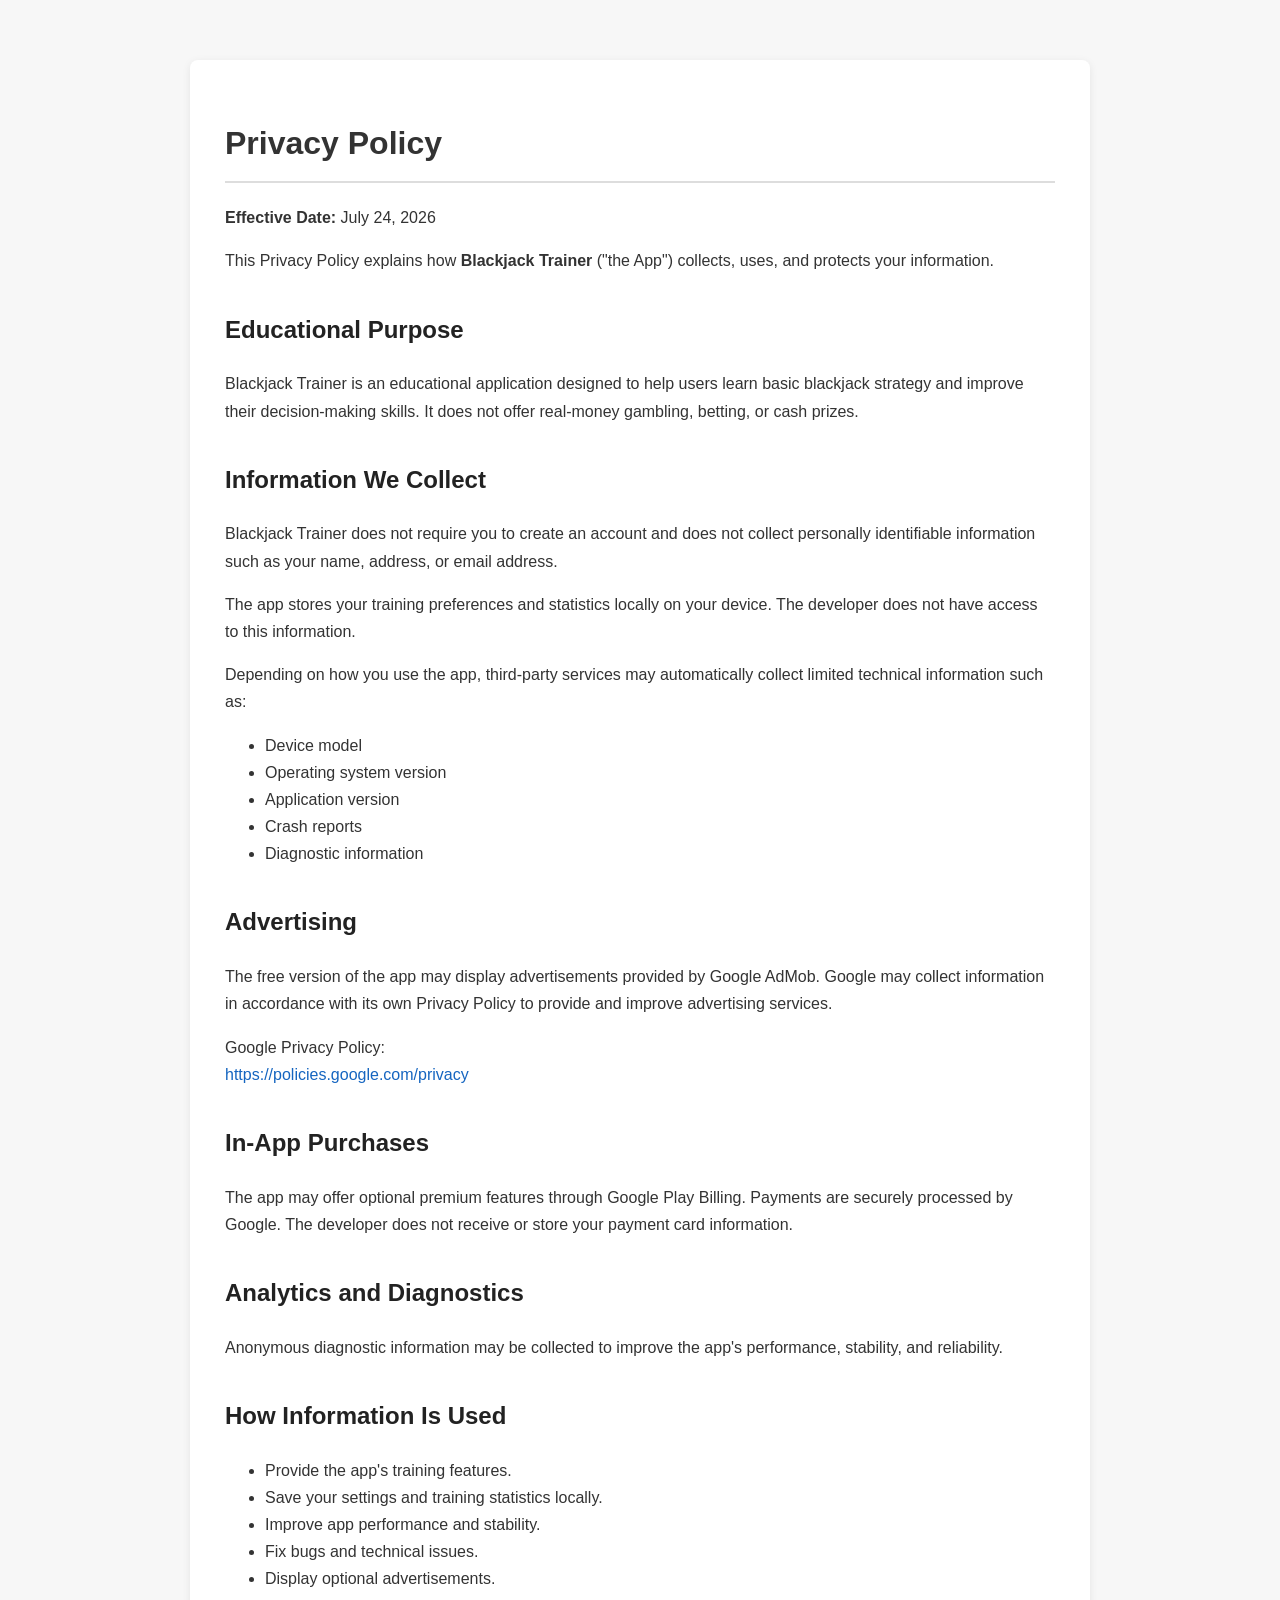
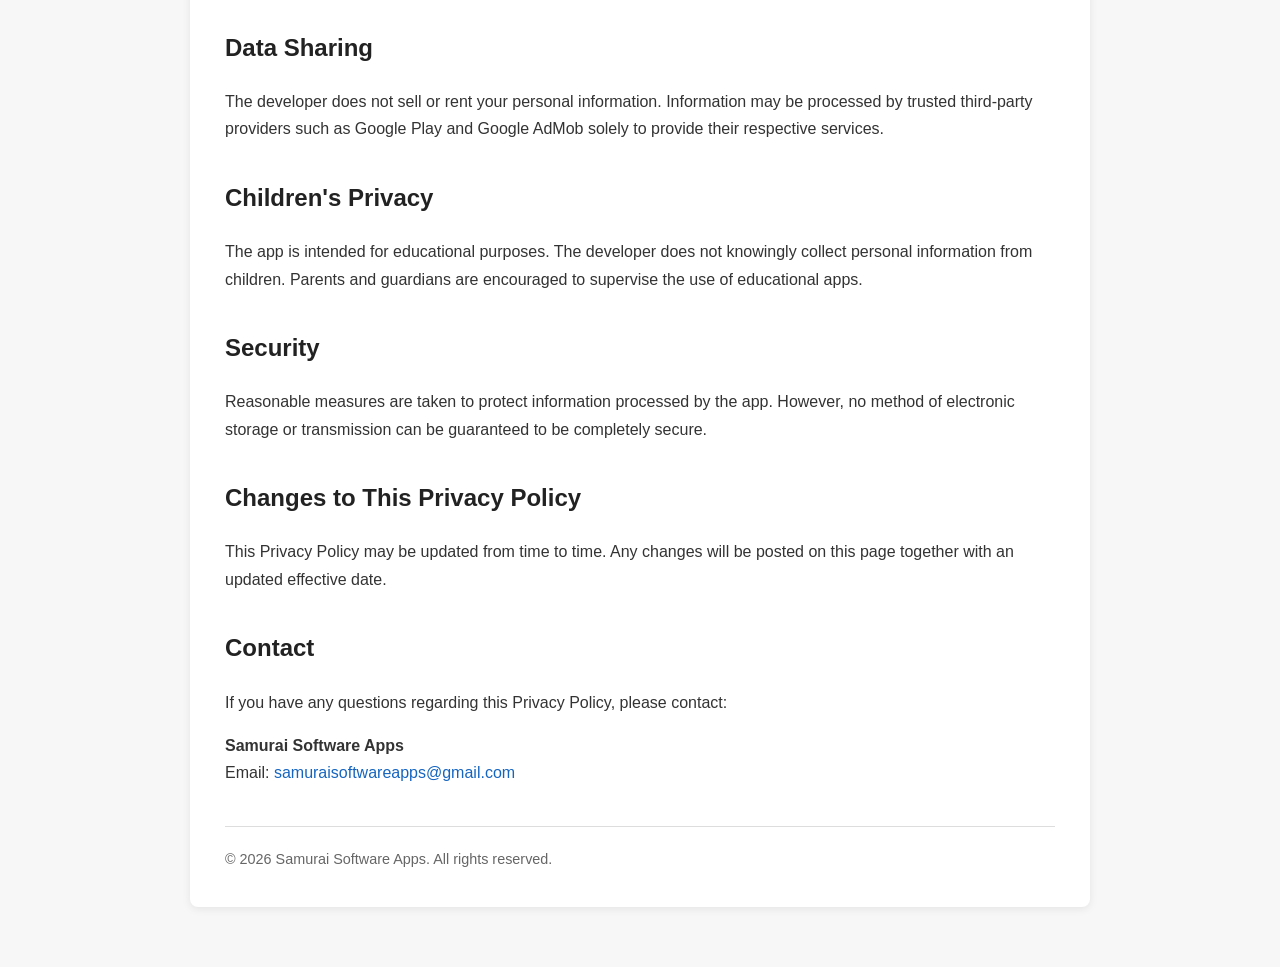
==== privacy-policies/blackjack-trainer.html @ 463950ad "All privacy-poicies finished" ====
<!DOCTYPE html>
<html lang="en">
<head>
    <meta charset="UTF-8">
    <meta name="viewport" content="width=device-width, initial-scale=1.0">
    <title>Privacy Policy - Blackjack Trainer</title>

    <style>
        body {
            font-family: Arial, Helvetica, sans-serif;
            max-width: 900px;
            margin: 40px auto;
            padding: 20px;
            background: #f7f7f7;
            color: #333;
            line-height: 1.7;
        }

        .container {
            background: #fff;
            padding: 35px;
            border-radius: 8px;
            box-shadow: 0 2px 8px rgba(0,0,0,.08);
        }

        h1 {
            border-bottom: 2px solid #ddd;
            padding-bottom: 10px;
        }

        h2 {
            margin-top: 35px;
            color: #222;
        }

        a {
            color: #1565c0;
            text-decoration: none;
        }

        a:hover {
            text-decoration: underline;
        }

        footer {
            margin-top: 40px;
            border-top: 1px solid #ddd;
            padding-top: 20px;
            font-size: .9em;
            color: #666;
        }
    </style>
</head>

<body>

<div class="container">

<h1>Privacy Policy</h1>

<p><strong>Effective Date:</strong> July 24, 2026</p>

<p>
This Privacy Policy explains how <strong>Blackjack Trainer</strong> ("the App")
collects, uses, and protects your information.
</p>

<h2>Educational Purpose</h2>

<p>
Blackjack Trainer is an educational application designed to help users learn
basic blackjack strategy and improve their decision-making skills.
It does not offer real-money gambling, betting, or cash prizes.
</p>

<h2>Information We Collect</h2>

<p>
Blackjack Trainer does not require you to create an account and does not
collect personally identifiable information such as your name, address, or
email address.
</p>

<p>
The app stores your training preferences and statistics locally on your device.
The developer does not have access to this information.
</p>

<p>
Depending on how you use the app, third-party services may automatically collect
limited technical information such as:
</p>

<ul>
    <li>Device model</li>
    <li>Operating system version</li>
    <li>Application version</li>
    <li>Crash reports</li>
    <li>Diagnostic information</li>
</ul>

<h2>Advertising</h2>

<p>
The free version of the app may display advertisements provided by Google AdMob.
Google may collect information in accordance with its own Privacy Policy to
provide and improve advertising services.
</p>

<p>
Google Privacy Policy:<br>
<a href="https://policies.google.com/privacy">
https://policies.google.com/privacy
</a>
</p>

<h2>In-App Purchases</h2>

<p>
The app may offer optional premium features through Google Play Billing.
Payments are securely processed by Google.
The developer does not receive or store your payment card information.
</p>

<h2>Analytics and Diagnostics</h2>

<p>
Anonymous diagnostic information may be collected to improve the app's
performance, stability, and reliability.
</p>

<h2>How Information Is Used</h2>

<ul>
    <li>Provide the app's training features.</li>
    <li>Save your settings and training statistics locally.</li>
    <li>Improve app performance and stability.</li>
    <li>Fix bugs and technical issues.</li>
    <li>Display optional advertisements.</li>
</ul>

<h2>Data Sharing</h2>

<p>
The developer does not sell or rent your personal information.
Information may be processed by trusted third-party providers such as
Google Play and Google AdMob solely to provide their respective services.
</p>

<h2>Children's Privacy</h2>

<p>
The app is intended for educational purposes.
The developer does not knowingly collect personal information from children.
Parents and guardians are encouraged to supervise the use of educational apps.
</p>

<h2>Security</h2>

<p>
Reasonable measures are taken to protect information processed by the app.
However, no method of electronic storage or transmission can be guaranteed to
be completely secure.
</p>

<h2>Changes to This Privacy Policy</h2>

<p>
This Privacy Policy may be updated from time to time.
Any changes will be posted on this page together with an updated effective date.
</p>

<h2>Contact</h2>

<p>
If you have any questions regarding this Privacy Policy, please contact:
</p>

<p>
<strong>Samurai Software Apps</strong><br>
Email:
<a href="mailto:samuraisoftwareapps@gmail.com">
samuraisoftwareapps@gmail.com
</a>
</p>

<footer>
© 2026 Samurai Software Apps. All rights reserved.
</footer>

</div>

</body>
</html>
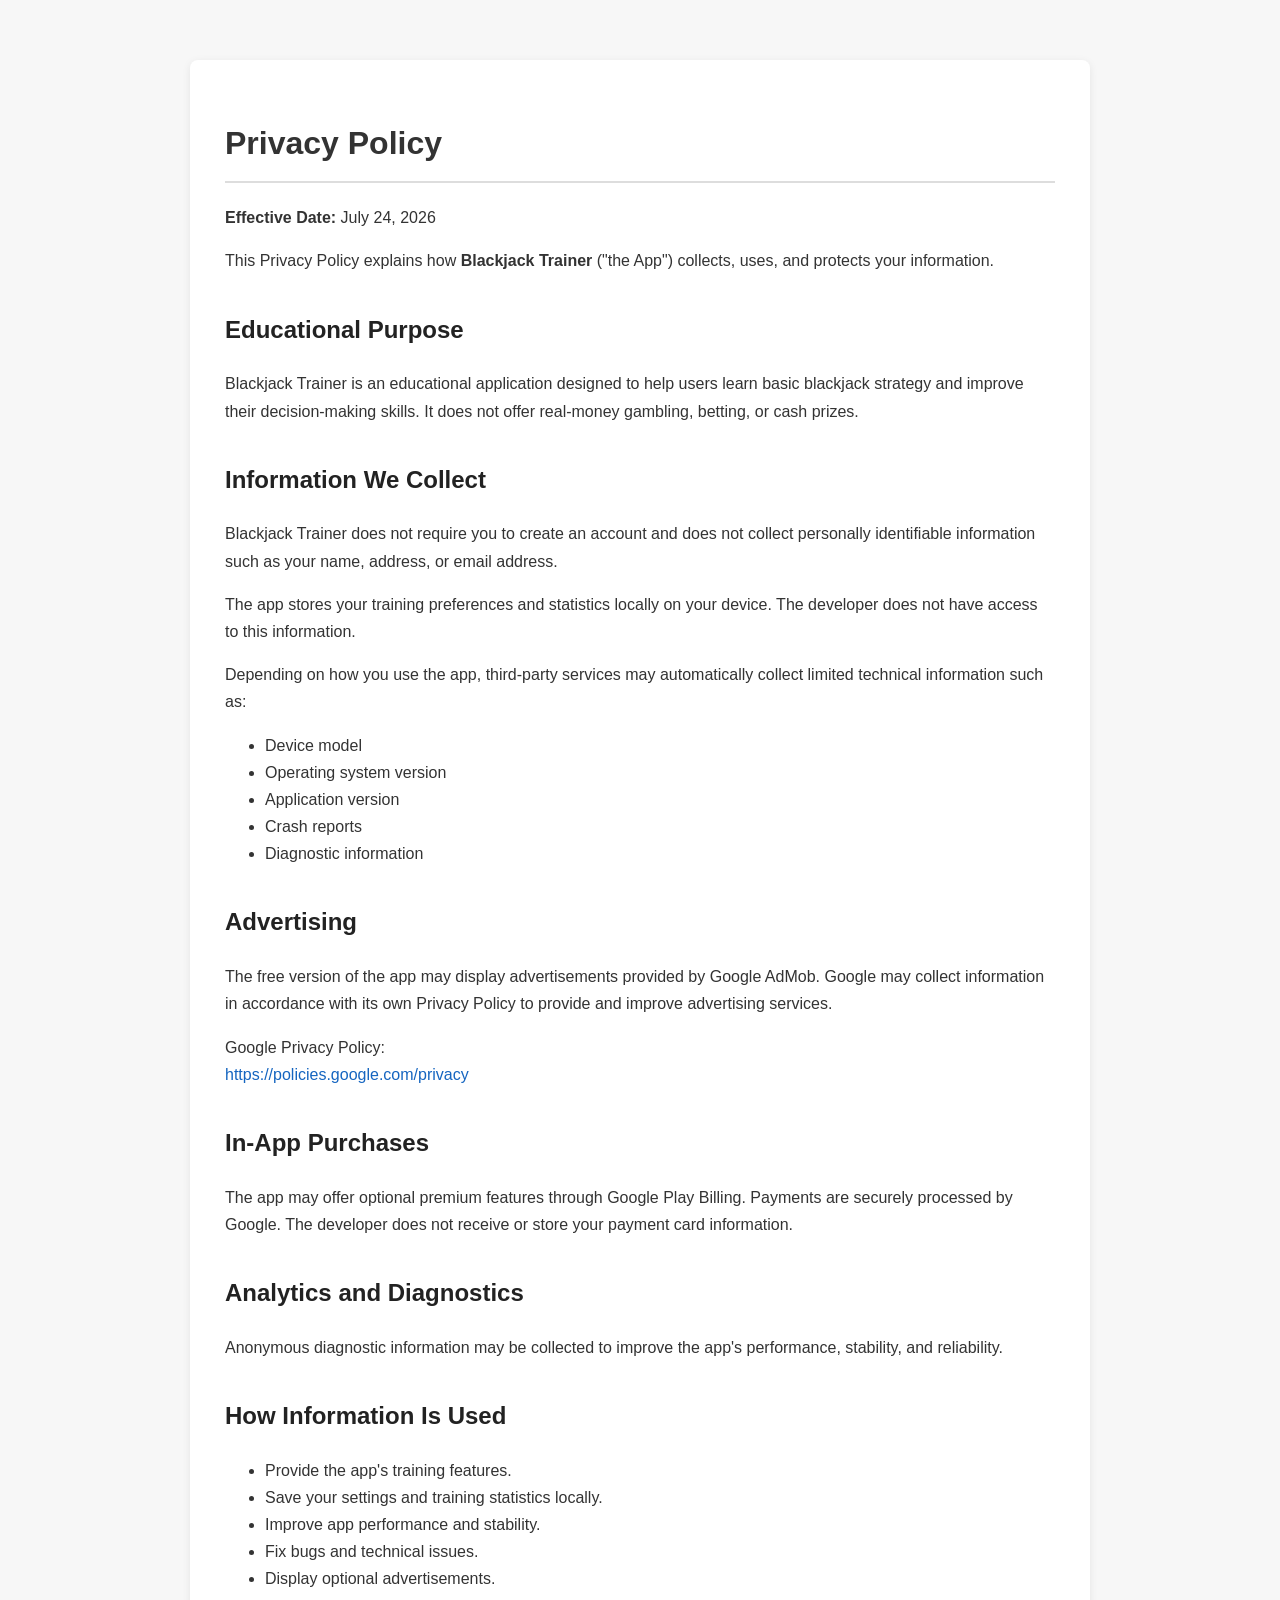
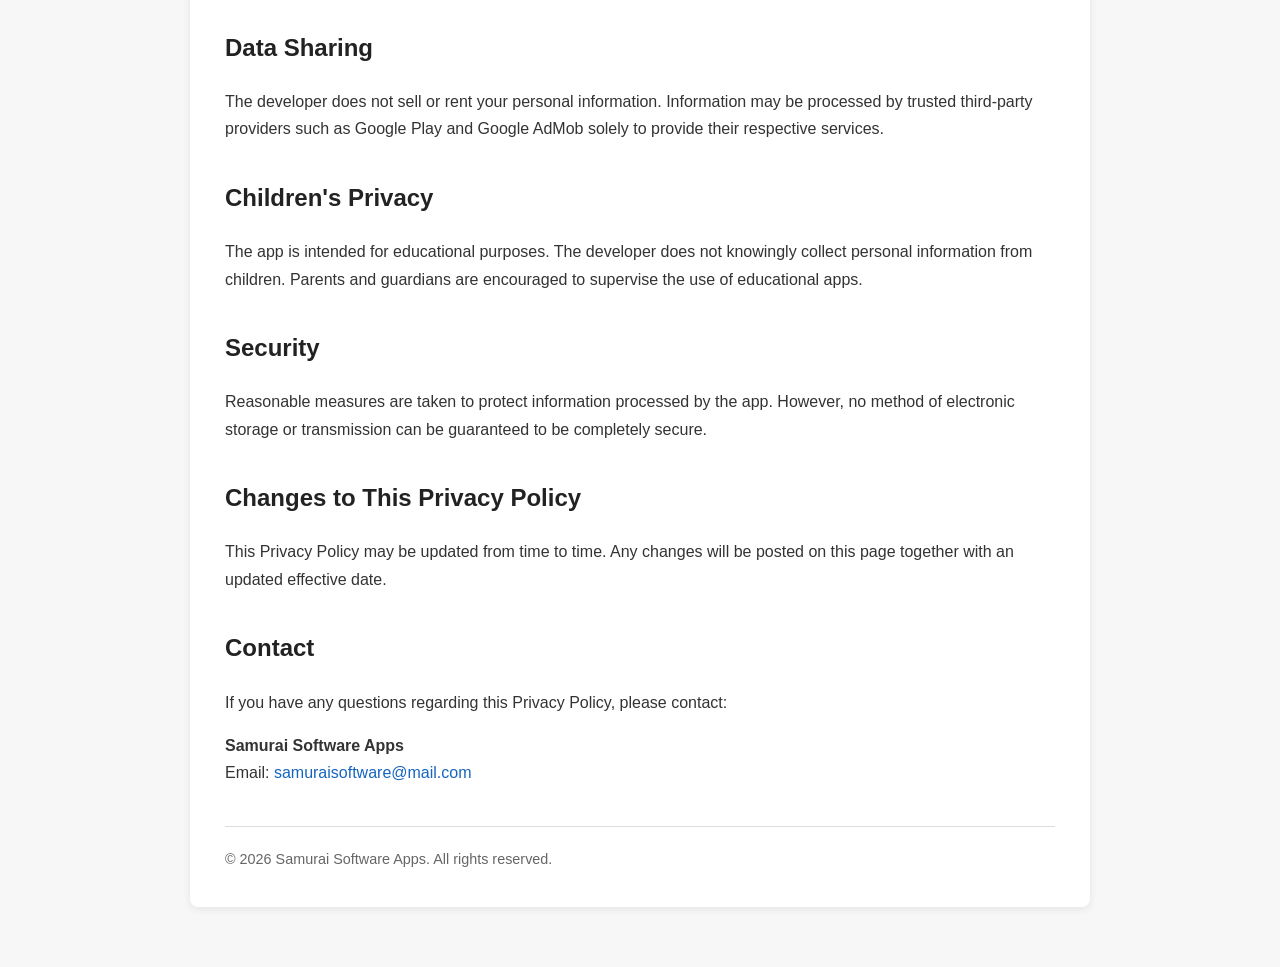
==== commit 8689f4ea: "Corrected email in privacy" ====
--- a/privacy-policies/blackjack-trainer.html
+++ b/privacy-policies/blackjack-trainer.html
@@ -179,8 +179,8 @@
 <p>
 <strong>Samurai Software Apps</strong><br>
 Email:
-<a href="mailto:samuraisoftwareapps@gmail.com">
-samuraisoftwareapps@gmail.com
+<a href="mailto:samuraisoftware@mail.com">
+samuraisoftware@mail.com
 </a>
 </p>
 
